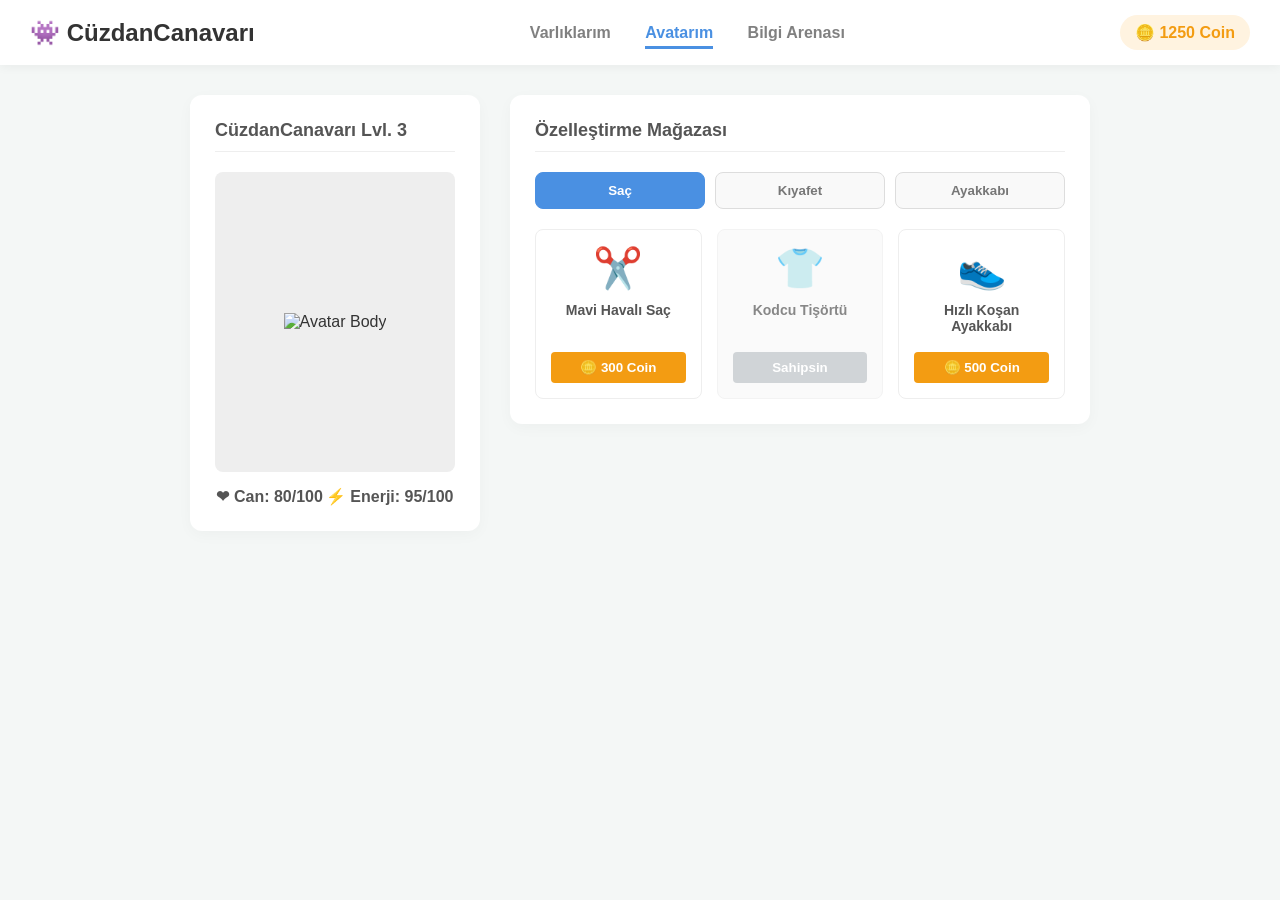
==== avatar.html @ 01eedb32 "First commit" ====
<!DOCTYPE html>
<html lang="tr">
<head>
    <meta charset="UTF-8">
    <meta name="viewport" content="width=device-width, initial-scale=1.0">
    <title>CüzdanCanavarı - Avatarım</title>
    <link rel="stylesheet" href="style.css">
</head>
<body>

    <header class="navbar">
        <div class="logo">👾 CüzdanCanavarı</div>
        <nav>
            <a href="index.html">Varlıklarım</a>
            <a href="avatar.html" class="active">Avatarım</a>
            <a href="#">Bilgi Arenası</a>
        </nav>
        <div class="coin-display">🪙 1250 Coin</div>
    </header>

    <main class="container avatar-page-layout">
        
        <section class="avatar-preview-container">
            <div class="card avatar-card">
                <h2>CüzdanCanavarı Lvl. 3</h2>
                
                <div class="avatar-visual">
                    <img src="https://via.placeholder.com/200x250/e0e0e0/333?text=Base+Body" alt="Avatar Body" class="avatar-layer body">
                    </div>

                <div class="avatar-stats">
                    <div class="stat">❤ Can: 80/100</div>
                    <div class="stat">⚡ Enerji: 95/100</div>
                </div>
            </div>
        </section>

        <section class="avatar-shop-container">
            <div class="card shop-card">
                <h2>Özelleştirme Mağazası</h2>
                
                <div class="shop-tabs">
                    <button class="tab-btn active">Saç</button>
                    <button class="tab-btn">Kıyafet</button>
                    <button class="tab-btn">Ayakkabı</button>
                </div>

                <div class="shop-grid">
                    <div class="shop-item">
                        <div class="item-icon">✂️</div>
                        <div class="item-name">Mavi Havalı Saç</div>
                        <button class="btn-buy">🪙 300 Coin</button>
                    </div>
                    <div class="shop-item owned">
                        <div class="item-icon">👕</div>
                        <div class="item-name">Kodcu Tişörtü</div>
                        <button class="btn-buy" disabled>Sahipsin</button>
                    </div>
                    <div class="shop-item">
                        <div class="item-icon">👟</div>
                        <div class="item-name">Hızlı Koşan Ayakkabı</div>
                        <button class="btn-buy">🪙 500 Coin</button>
                    </div>
                </div>
            </div>
        </section>

    </main>

</body>
</html>
---- style.css ----
/* Genel Ayarlar ve Renk Paleti */
:root {
    --bg-color: #f4f7f6;
    --card-bg: #ffffff;
    --primary-color: #4a90e2;
    --needs-color: #2ecc71; /* Yeşil - İhtiyaç */
    --wants-color: #e74c3c; /* Kırmızı - Keyfi */
    --invest-color: #9b59b6; /* Mor - Yatırım/BES */
    --text-color: #333333;
    --coin-color: #f39c12;
}

body {
    font-family: 'Segoe UI', Tahoma, Geneva, Verdana, sans-serif;
    background-color: var(--bg-color);
    color: var(--text-color);
    margin: 0; padding: 0;
}

/* Navigasyon */
.navbar {
    background-color: var(--card-bg);
    padding: 15px 30px;
    display: flex; justify-content: space-between; align-items: center;
    box-shadow: 0 2px 10px rgba(0,0,0,0.05);
    position: sticky; top: 0; z-index: 100;
}
.logo { font-size: 24px; font-weight: bold; }
nav a { text-decoration: none; color: gray; margin: 0 15px; font-weight: 600; padding-bottom: 5px;}
nav a.active { color: var(--primary-color); border-bottom: 3px solid var(--primary-color); }
.coin-display { font-weight: bold; color: var(--coin-color); background: #fff3e0; padding: 8px 15px; border-radius: 20px; }

/* Ana Konteyner ve Kart Yapısı */
.container { max-width: 900px; margin: 30px auto; padding: 0 20px; }
.card { background: var(--card-bg); border-radius: 12px; padding: 25px; margin-bottom: 25px; box-shadow: 0 4px 15px rgba(0,0,0,0.03); }
h2 { margin-top: 0; font-size: 18px; color: #555; border-bottom: 1px solid #eee; padding-bottom: 10px; margin-bottom: 20px;}

/* --- index.html (Varlıklarım) Stilleri --- */
.form-group { display: flex; gap: 15px; margin-bottom: 20px; }
input[type="text"], input[type="number"] { flex: 1; padding: 12px; border: 1px solid #ddd; border-radius: 8px; }

.toggle-container { display: flex; align-items: center; justify-content: center; gap: 15px; margin-bottom: 25px; font-weight: bold; }
.switch { position: relative; display: inline-block; width: 60px; height: 34px; }
.switch input { opacity: 0; width: 0; height: 0; }
.slider { position: absolute; cursor: pointer; top: 0; left: 0; right: 0; bottom: 0; background-color: var(--needs-color); transition: .4s; border-radius: 34px;}
.slider:before { position: absolute; content: ""; height: 26px; width: 26px; left: 4px; bottom: 4px; background-color: white; transition: .4s; border-radius: 50%;}
input:checked + .slider { background-color: var(--wants-color); }
input:checked + .slider:before { transform: translateX(26px); }
.highlight-red { color: var(--wants-color); }

.btn-primary { width: 100%; padding: 15px; background-color: var(--primary-color); color: white; border: none; border-radius: 8px; font-size: 16px; font-weight: bold; cursor: pointer; transition: 0.3s;}
.btn-primary:hover { background-color: #357abd; }

ul { list-style: none; padding: 0; margin: 0; }
.list-item { display: flex; justify-content: space-between; padding: 15px; border-bottom: 1px solid #eee; font-weight: 500;}
.needs-item { border-left: 4px solid var(--needs-color); }
.wants-item { border-left: 4px solid var(--wants-color); }
.invest-item { border-left: 4px solid var(--invest-color); color: var(--invest-color);}

/* --- avatar.html (Profil) Stilleri --- */
.avatar-page-layout { display: flex; gap: 30px; align-items: flex-start;}
.avatar-preview-container { flex: 1; position: sticky; top: 90px; }
.avatar-shop-container { flex: 2; }

/* Avatar Görselleştirme */
.avatar-visual { 
    background-color: #eee; height: 300px; border-radius: 8px; 
    position: relative; overflow: hidden; margin-bottom: 15px;
    display: flex; justify-content: center; align-items: center;
}
.avatar-layer { position: absolute; max-height: 90%; transition: 0.3s; }
.avatar-layer.body { z-index: 1; }
/* Gerçek PNG'ler için z-index ayarları: hair: 3, shirt: 2 vb. */

.avatar-stats { display: flex; justify-content: space-around; font-weight: bold; color: #555;}

/* Mağaza ve Sekmeler */
.shop-tabs { display: flex; gap: 10px; margin-bottom: 20px; }
.tab-btn { flex: 1; padding: 10px; border: 1px solid #ddd; background: #f9f9f9; border-radius: 8px; cursor: pointer; font-weight: 600; color: #777;}
.tab-btn.active { background: var(--primary-color); color: white; border-color: var(--primary-color); }

.shop-grid { display: grid; grid-template-columns: repeat(auto-fill, minmax(150px, 1fr)); gap: 15px; }
.shop-item { border: 1px solid #eee; border-radius: 8px; padding: 15px; text-align: center; transition: 0.3s; background: #fff;}
.shop-item:hover { transform: translateY(-3px); box-shadow: 0 5px 10px rgba(0,0,0,0.05); }
.shop-item.owned { background-color: #f9f9f9; opacity: 0.7; }

.item-icon { font-size: 40px; margin-bottom: 10px; }
.item-name { font-size: 14px; font-weight: 600; color: #555; margin-bottom: 10px; min-height: 40px;}
.btn-buy { width: 100%; padding: 8px; background-color: var(--coin-color); color: white; border: none; border-radius: 4px; font-weight: bold; cursor: pointer;}
.btn-buy:disabled { background-color: #bdc3c7; cursor: not-allowed;}
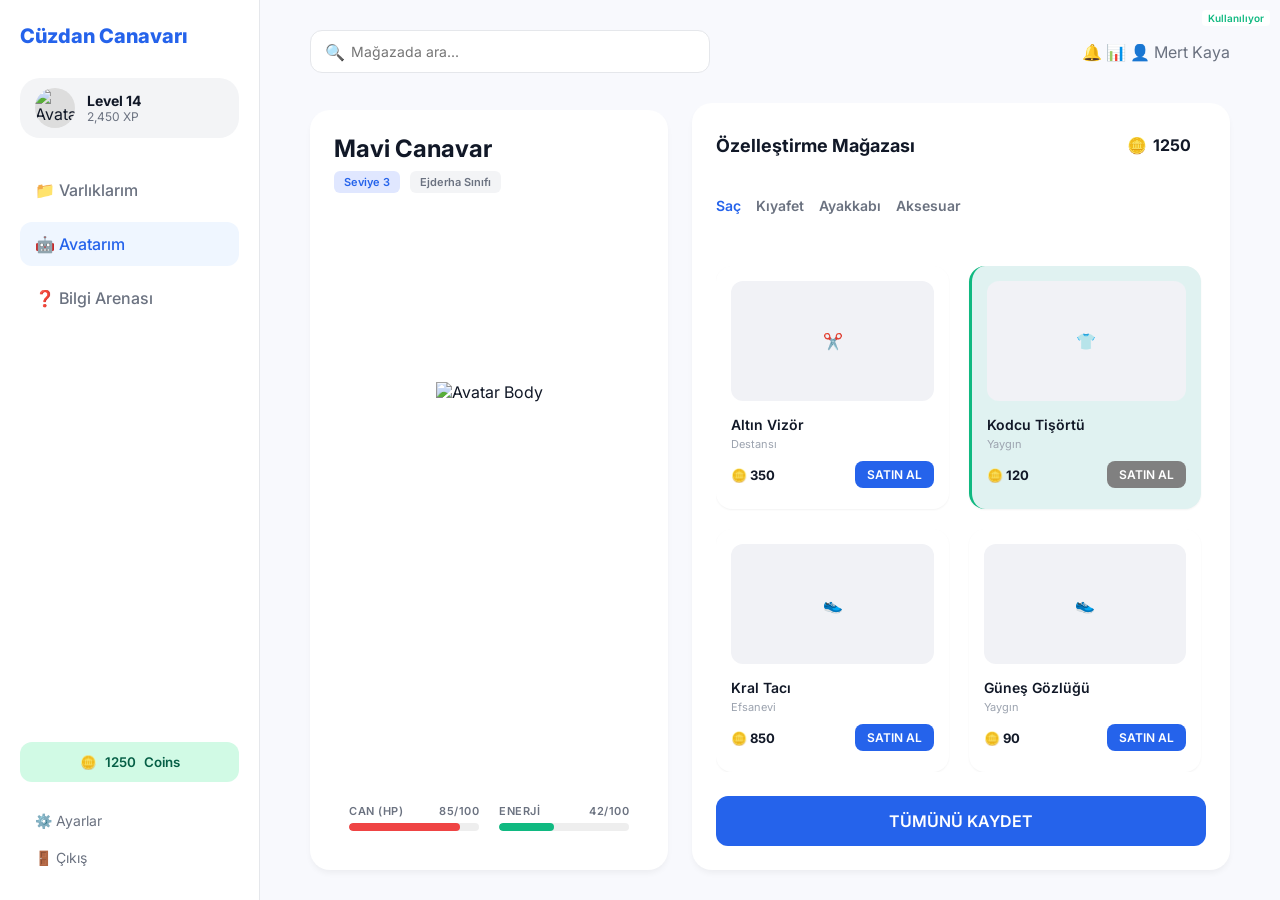
==== commit efe94d66: "quiz html created" ====
--- a/avatar.html
+++ b/avatar.html
@@ -3,69 +3,355 @@
 <head>
     <meta charset="UTF-8">
     <meta name="viewport" content="width=device-width, initial-scale=1.0">
-    <title>CüzdanCanavarı - Avatarım</title>
-    <link rel="stylesheet" href="style.css">
+    <title>Cüzdan Canavarı - Avatarım</title>
+    <link href="https://fonts.googleapis.com/css2?family=Inter:wght@400;500;600;700;800&display=swap" rel="stylesheet">
+    <style>
+        /* GENEL TASARIM AYARLARI */
+        :root {
+            --bg-body: #f8f9fd;
+            --bg-sidebar: #ffffff;
+            --primary-blue: #2563eb;
+            --text-dark: #111827;
+            --text-gray: #6b7280;
+            --text-light: #9ca3af;
+            --danger-red: #ef4444;
+            --success-green: #10b981;
+            --border-color: #e5e7eb;
+            --coin-color: #f39c12;
+        }
+
+        * { margin: 0; padding: 0; box-sizing: border-box; font-family: 'Inter', sans-serif; }
+        body { background-color: var(--bg-body); display: flex; height: 100vh; overflow: hidden; color: var(--text-dark); }
+
+        /* --- SOL MENÜ (SIDEBAR) --- index.html ile aynı yapıda --- */
+        .sidebar {
+            width: 260px; background: var(--bg-sidebar); border-right: 1px solid var(--border-color);
+            display: flex; flex-direction: column; padding: 24px 20px;
+        }
+        .brand { font-size: 20px; font-weight: 800; color: var(--primary-blue); margin-bottom: 30px; }
+        
+        .user-profile-badge {
+            display: flex; align-items: center; gap: 12px; background: #f3f4f6;
+            padding: 10px 15px; border-radius: 20px; margin-bottom: 30px;
+        }
+        .user-avatar { width: 40px; height: 40px; border-radius: 50%; background: #ddd; object-fit: cover;}
+        .user-info h4 { font-size: 14px; margin:0; }
+        .user-info p { font-size: 12px; color: var(--text-gray); margin:0; }
+
+        .nav-links { list-style: none; flex: 1; }
+        .nav-links li { margin-bottom: 10px; }
+        .nav-links a {
+            display: flex; align-items: center; gap: 12px; text-decoration: none;
+            color: var(--text-gray); font-weight: 500; padding: 12px 15px; border-radius: 12px; transition: 0.2s;
+        }
+        .nav-links a.active { background: #eff6ff; color: var(--primary-blue); }
+        .nav-links a:hover:not(.active) { background: #f9fafb; color: var(--text-dark); }
+
+        .coins-btn {
+            background: #d1fae5; color: #065f46; border: none; padding: 12px; border-radius: 12px;
+            font-weight: 600; width: 100%; margin-bottom: 20px; cursor: pointer; display: flex; align-items: center; justify-content: center; gap: 8px;
+        }
+        .bottom-links a { display: block; color: var(--text-gray); text-decoration: none; padding: 10px 15px; font-size: 14px;}
+
+        /* --- ANA İÇERİK AREA --- */
+        .main-content { flex: 1; padding: 30px 50px; overflow-y: auto; display: flex; flex-direction: column; }
+        
+        .header { display: flex; justify-content: space-between; align-items: center; margin-bottom: 30px; }
+        .search-area { flex: 1; max-width: 400px; position: relative; }
+        .search-area input { width: 100%; padding: 12px 15px 12px 40px; border: 1px solid var(--border-color); border-radius: 12px; background: #fff; font-size: 14px; outline: none; }
+        .search-area::before { content: "🔍"; position: absolute; left: 15px; top: 12px; color: var(--text-gray); font-size: 16px; }
+
+        .dashboard-grid {
+            display: grid; grid-template-columns: 1fr 1.5fr; gap: 24px; flex: 1;
+        }
+        .card { background: white; border-radius: 20px; padding: 24px; box-shadow: 0 4px 6px -1px rgba(0,0,0,0.05); }
+
+        /* --- Sol Sütun: Avatar Görüntüleme --- */
+        .avatar-preview-container { display: flex; flex-direction: column; gap: 24px; position: sticky; top: 110px; height: calc(100vh - 140px); }
+        .avatar-header h2 { font-size: 24px; font-weight: 700; }
+        .badge-group { display: flex; gap: 10px; margin-top: 8px; }
+        .badge { font-size: 11px; font-weight: 600; padding: 4px 10px; border-radius: 6px; }
+        .badge-blue { background: #e0e7ff; color: var(--primary-blue); }
+        .badge-gray { background: #f3f4f6; color: var(--text-gray); }
+
+        .avatar-stage-card { position: relative; display: flex; justify-content: center; align-items: center; background: #fff; border-radius: 20px; padding: 20px; overflow: hidden; height: 350px; }
+        
+        /* Animasyonlu Canavar Temel Resmi */
+        .avatar-layer.body { 
+            position: relative; z-index: 1; max-width: 90%; max-height: 90%; 
+            animation: float 3s ease-in-out infinite;
+        }
+
+        /* Giydirme Katmanları Mantığı (index.html ile aynı) */
+        .avatar-layer { position: absolute; max-height: 90%; transition: 0.3s; }
+        .avatar-layer.shirt { z-index: 2; top: 120px; } /* Tasarıma göre pozisyon */
+        .avatar-layer.hair { z-index: 3; top: 20px; }
+        .avatar-layer.shoes { z-index: 4; bottom: 40px; }
+
+        /* Süzülme Animasyonu */
+        @keyframes float {
+            0% { transform: translateY(0px); }
+            50% { transform: translateY(-12px); } 
+            100% { transform: translateY(0px); }
+        }
+
+        /* Tasarımdaki Can/Enerji Barları */
+        .avatar-stats-card { background: white; border-radius: 12px; padding: 15px; display: flex; gap: 20px; margin-top: auto; justify-content: center;}
+        .stat-group { flex: 1; text-align: center;}
+        .stat-header { display: flex; justify-content: space-between; font-size: 11px; font-weight: 600; text-transform: uppercase; letter-spacing: 0.5px; color: var(--text-gray); margin-bottom: 5px;}
+        .progress-bar-bg { background: #eee; height: 8px; border-radius: 4px; overflow: hidden; }
+        .progress-bar-fill { height: 100%; border-radius: 4px;}
+        .progress-health { background: var(--danger-red); width: 85%; }
+        .progress-energy { background: var(--success-green); width: 42%; }
+
+        /* --- Sağ Sütun: Özelleştirme Mağazası --- */
+        .avatar-shop-container { display: flex; flex-direction: column; gap: 24px; }
+        .shop-header { display: flex; justify-content: space-between; align-items: center; margin-bottom: 10px; }
+        .shop-header h2 { font-size: 18px; font-weight: 700; }
+        .shop-coins { font-size: 16px; font-weight: 700; color: var(--text-dark); display: flex; align-items: center; gap: 6px; background: #fff; padding: 8px 15px; border-radius: 20px; }
+
+        /* Kategori Sekmeleri */
+        .shop-tabs { display: flex; gap: 15px; margin-bottom: 20px; }
+        .tab-btn { background: none; border: none; color: var(--text-gray); font-size: 14px; font-weight: 600; cursor: pointer; padding-bottom: 8px; }
+        .tab-btn.active { color: var(--primary-blue); border-bottom: 2px solid var(--primary-color); }
+        .tab-btn:hover:not(.active) { color: var(--text-dark); }
+
+        /* Ürün Izgarası */
+        .shop-grid { display: grid; grid-template-columns: repeat(auto-fill, minmax(180px, 1fr)); gap: 20px; flex: 1; overflow-y: auto; padding-right: 5px; }
+        .shop-item { background: #fff; border-radius: 16px; padding: 15px; text-align: left; transition: 0.3s; box-shadow: 0 1px 2px rgba(0,0,0,0.05); }
+        .shop-item:hover { transform: translateY(-3px); box-shadow: 0 5px 10px rgba(0,0,0,0.05); }
+        
+        /* Aktif Eşya Etiketi */
+        .shop-item.equipped { background: #e0f2f1; border-left: 3px solid var(--success-green); }
+        .equipped-label { color: var(--success-green); font-size: 10px; font-weight: 600; position: absolute; top: 10px; right: 10px; background: #fff; padding: 2px 6px; border-radius: 4px;}
+
+        .item-icon { height: 120px; background-color: #f1f2f6; border-radius: 12px; margin-bottom: 15px; display: flex; justify-content: center; align-items: center; }
+        .item-icon img { max-width: 80%; max-height: 80%; }
+        
+        .item-name { font-size: 14px; font-weight: 600; color: var(--text-dark); margin-bottom: 4px;}
+        .item-rarity { font-size: 11px; color: var(--text-light); margin-bottom: 10px;}
+        
+        .item-footer { display: flex; justify-content: space-between; align-items: center; margin-top: auto; }
+        .item-price { font-size: 13px; font-weight: 700; color: var(--text-dark); display: flex; align-items: center; gap: 4px; }
+        .btn-buy { background-color: var(--primary-blue); color: white; border: none; border-radius: 8px; font-size: 12px; font-weight: 600; padding: 6px 12px; cursor: pointer;}
+        .btn-buy:disabled { background-color: #bdc3c7; cursor: not-allowed;}
+
+        /* Büyük Kaydet Butonu */
+        .btn-save-all { width: 100%; padding: 15px; background: var(--primary-blue); color: white; border: none; border-radius: 12px; font-weight: 600; font-size: 16px; cursor: pointer; margin-top: auto; }
+        .btn-save-all:hover { background-color: #357abd; }
+    </style>
 </head>
 <body>
 
-    <header class="navbar">
-        <div class="logo">👾 CüzdanCanavarı</div>
-        <nav>
-            <a href="index.html">Varlıklarım</a>
-            <a href="avatar.html" class="active">Avatarım</a>
-            <a href="#">Bilgi Arenası</a>
-        </nav>
-        <div class="coin-display">🪙 1250 Coin</div>
-    </header>
-
-    <main class="container avatar-page-layout">
-        
-        <section class="avatar-preview-container">
-            <div class="card avatar-card">
-                <h2>CüzdanCanavarı Lvl. 3</h2>
-                
-                <div class="avatar-visual">
-                    <img src="https://via.placeholder.com/200x250/e0e0e0/333?text=Base+Body" alt="Avatar Body" class="avatar-layer body">
-                    </div>
-
-                <div class="avatar-stats">
-                    <div class="stat">❤ Can: 80/100</div>
-                    <div class="stat">⚡ Enerji: 95/100</div>
-                </div>
+    <aside class="sidebar">
+        <div class="brand">Cüzdan Canavarı</div>
+        
+        <div class="user-profile-badge">
+            <img src="https://robohash.org/cuzdan-canavari.png?set=set4" alt="Avatar" class="user-avatar">
+            <div class="user-info">
+                <h4>Level 14</h4>
+                <p>2,450 XP</p>
             </div>
-        </section>
-
-        <section class="avatar-shop-container">
-            <div class="card shop-card">
-                <h2>Özelleştirme Mağazası</h2>
+        </div>
+
+        <ul class="nav-links">
+            <li><a href="index.html">📁 Varlıklarım</a></li>
+            <li><a href="#" class="active">🤖 Avatarım</a></li>
+            <li><a href="quiz.html">❓ Bilgi Arenası</a></li>
+        </ul>
+
+        <div class="bottom-section">
+            <button class="coins-btn">🪙 <span id="sidebar-coins">1250</span> Coins</button>
+            <div class="bottom-links">
+                <a href="#">⚙️ Ayarlar</a>
+                <a href="#">🚪 Çıkış</a>
+            </div>
+        </div>
+    </aside>
+
+    <main class="main-content">
+        
+        <div class="header">
+            <div class="search-area">
+                <input type="text" placeholder="Mağazada ara...">
+            </div>
+            <div style="display:flex; gap: 15px; color: var(--text-gray);">🔔 📊 👤 Mert Kaya</div>
+        </div>
+
+        <div class="dashboard-grid">
+            
+            <section class="avatar-preview-container card">
+                <div class="avatar-header">
+                    <h2>Mavi Canavar</h2>
+                    <div class="badge-group">
+                        <span class="badge badge-blue">Seviye 3</span>
+                        <span class="badge badge-gray">Ejderha Sınıfı</span>
+                    </div>
+                </div>
+                
+                <div class="avatar-stage-card" id="avatar-stage">
+                    <img src="https://robohash.org/cuzdan-canavari.png?set=set4" alt="Avatar Body" class="avatar-layer body" id="avatar-body">
+                    
+                    </div>
+
+                <div class="avatar-stats-card">
+                    <div class="stat-group">
+                        <div class="stat-header"><span>CAN (HP)</span> <span>85/100</span></div>
+                        <div class="progress-bar-bg"><div class="progress-bar-fill progress-health"></div></div>
+                    </div>
+                    <div class="stat-group">
+                        <div class="stat-header"><span>ENERJİ</span> <span>42/100</span></div>
+                        <div class="progress-bar-bg"><div class="progress-bar-fill progress-energy"></div></div>
+                    </div>
+                </div>
+            </section>
+
+            <section class="avatar-shop-container card">
+                <div class="shop-header">
+                    <h2>Özelleştirme Mağazası</h2>
+                    <div class="shop-coins">🪙 <span id="shop-coins">1250</span></div>
+                </div>
                 
                 <div class="shop-tabs">
                     <button class="tab-btn active">Saç</button>
                     <button class="tab-btn">Kıyafet</button>
                     <button class="tab-btn">Ayakkabı</button>
-                </div>
-
-                <div class="shop-grid">
+                    <button class="tab-btn">Aksesuar</button>
+                </div>
+
+                <div class="shop-grid" id="shop-items">
+                    
                     <div class="shop-item">
                         <div class="item-icon">✂️</div>
-                        <div class="item-name">Mavi Havalı Saç</div>
-                        <button class="btn-buy">🪙 300 Coin</button>
-                    </div>
-                    <div class="shop-item owned">
+                        <div class="item-name">Altın Vizör</div>
+                        <p class="item-rarity">Destansı</p>
+                        <div class="item-footer">
+                            <div class="item-price">🪙 350</div>
+                            <button class="btn-buy" onclick="buyItem('hair_gold_visor', 350, this, 'hair')">SATIN AL</button>
+                        </div>
+                    </div>
+                    
+                    <div class="shop-item equipped">
+                        <span class="equipped-label">Kullanılıyor</span>
                         <div class="item-icon">👕</div>
                         <div class="item-name">Kodcu Tişörtü</div>
-                        <button class="btn-buy" disabled>Sahipsin</button>
-                    </div>
+                        <p class="item-rarity">Yaygın</p>
+                        <div class="item-footer">
+                            <div class="item-price">🪙 120</div>
+                            <button class="btn-buy" disabled style="background: gray;">SATIN AL</button>
+                        </div>
+                    </div>
+                    
                     <div class="shop-item">
                         <div class="item-icon">👟</div>
-                        <div class="item-name">Hızlı Koşan Ayakkabı</div>
-                        <button class="btn-buy">🪙 500 Coin</button>
-                    </div>
-                </div>
-            </div>
-        </section>
-
+                        <div class="item-name">Kral Tacı</div>
+                        <p class="item-rarity">Efsanevi</p>
+                        <div class="item-footer">
+                            <div class="item-price">🪙 850</div>
+                            <button class="btn-buy" onclick="buyItem('shoes_king_crown', 850, this, 'shoes')">SATIN AL</button>
+                        </div>
+                    </div>
+
+                    <div class="shop-item">
+                        <div class="item-icon">👟</div>
+                        <div class="item-name">Güneş Gözlüğü</div>
+                        <p class="item-rarity">Yaygın</p>
+                        <div class="item-footer">
+                            <div class="item-price">🪙 90</div>
+                            <button class="btn-buy" onclick="buyItem('accessory_sunglasses', 90, this, 'accessory')">SATIN AL</button>
+                        </div>
+                    </div>
+
+                </div>
+
+                <button class="btn-save-all">TÜMÜNÜ KAYDET</button>
+            </section>
+
+        </div>
     </main>
+
+    <script>
+        // Başlangıç coinimiz (Yazılımın işlevi burayı yönetir)
+        let userCoins = 1250; 
+
+        // Ekrandaki tüm coin yazılarını (Sidebar ve Mağaza) güncelleyen fonksiyon
+        function updateCoinDisplay() {
+            document.getElementById('sidebar-coins').innerText = userCoins;
+            document.getElementById('shop-coins').innerText = userCoins;
+        }
+
+        // --- Eski 'buyItem' ve 'equipItem' işlevlerini yeni arayüzle bağlıyoruz ---
+        
+        function buyItem(itemName, price, buttonElement, category) {
+            if (userCoins >= price) {
+                userCoins -= price;
+                updateCoinDisplay(); 
+
+                // Butonu deaktif et, şeklini ve yazısını değiştir (Yazılımın işlevi)
+                buttonElement.innerText = "Kullanılıyor";
+                buttonElement.disabled = true;
+                buttonElement.style.background = "gray";
+                
+                // Ürün kartına "Kullanılıyor" etiketini ve yeşil arka planı ekle (Yazılımın işlevi)
+                let shopItemCard = buttonElement.closest('.shop-item');
+                shopItemCard.classList.add("equipped");
+                let label = document.createElement('span');
+                label.className = "equipped-label";
+                label.innerText = "Kullanılıyor";
+                shopItemCard.prepend(label);
+
+                // Avatarı Giydir (Eski 'equipItem' işlevi)
+                equipItem(category, itemName);
+
+            } else {
+                // Para yetmezse uyarı ver (Yazılımın işlevi)
+                alert("Üzgünüm! Yeterli coinin yok. Quiz çözerek kazanabilirsin!");
+            }
+        }
+
+        // Eski Giydirme Mantığı (assets/ klasörünü kullanır)
+        function equipItem(category, itemName) {
+            let layer = document.getElementById('equipped-' + category);
+            
+            // Eğer o kategoride bir eşya yoksa yeni bir <img> oluştur
+            if (!layer) {
+                layer = document.createElement('img');
+                layer.id = 'equipped-' + category;
+                
+                // 'alive-avatar' yerine yeni sınıf yapımızla süzülmeyi sağlamak için (CSS animasyonlu body)
+                layer.className = 'avatar-layer body alive-avatar ' + category;
+                
+                // Z-index sıralaması: Saç en üstte, tişört ortada
+                if (category === 'hair') {
+                    layer.style.zIndex = '3';
+                    layer.style.top = '20px';
+                }
+                else if (category === 'clothing') {
+                    layer.style.zIndex = '2';
+                    layer.style.top = '120px';
+                }
+                else if (category === 'shoes') {
+                    layer.style.zIndex = '4';
+                    layer.style.bottom = '40px';
+                }
+                
+                // Resmin boyutunu robotla uyumlu yapalım
+                layer.style.maxWidth = '100px'; 
+                
+                document.getElementById('avatar-stage').appendChild(layer);
+            }
+            
+            // Sadece assets klasöründe "mavi_sac.png" gibi görseller olsaydı çalışacak kod (Yazılımın işlevi)
+            // layer.src = "assets/" + itemName + ".png";
+            
+            console.log(itemName + " giydirildi!");
+            alert("Yeni eşyan eklendi! (Eğer assets klasöründe " + itemName + ".png olsaydı şu an robotun üzerindeydi 😊)");
+        }
+
+        window.onload = function() {
+            updateCoinDisplay();
+        };
+    </script>
 
 </body>
 </html>
